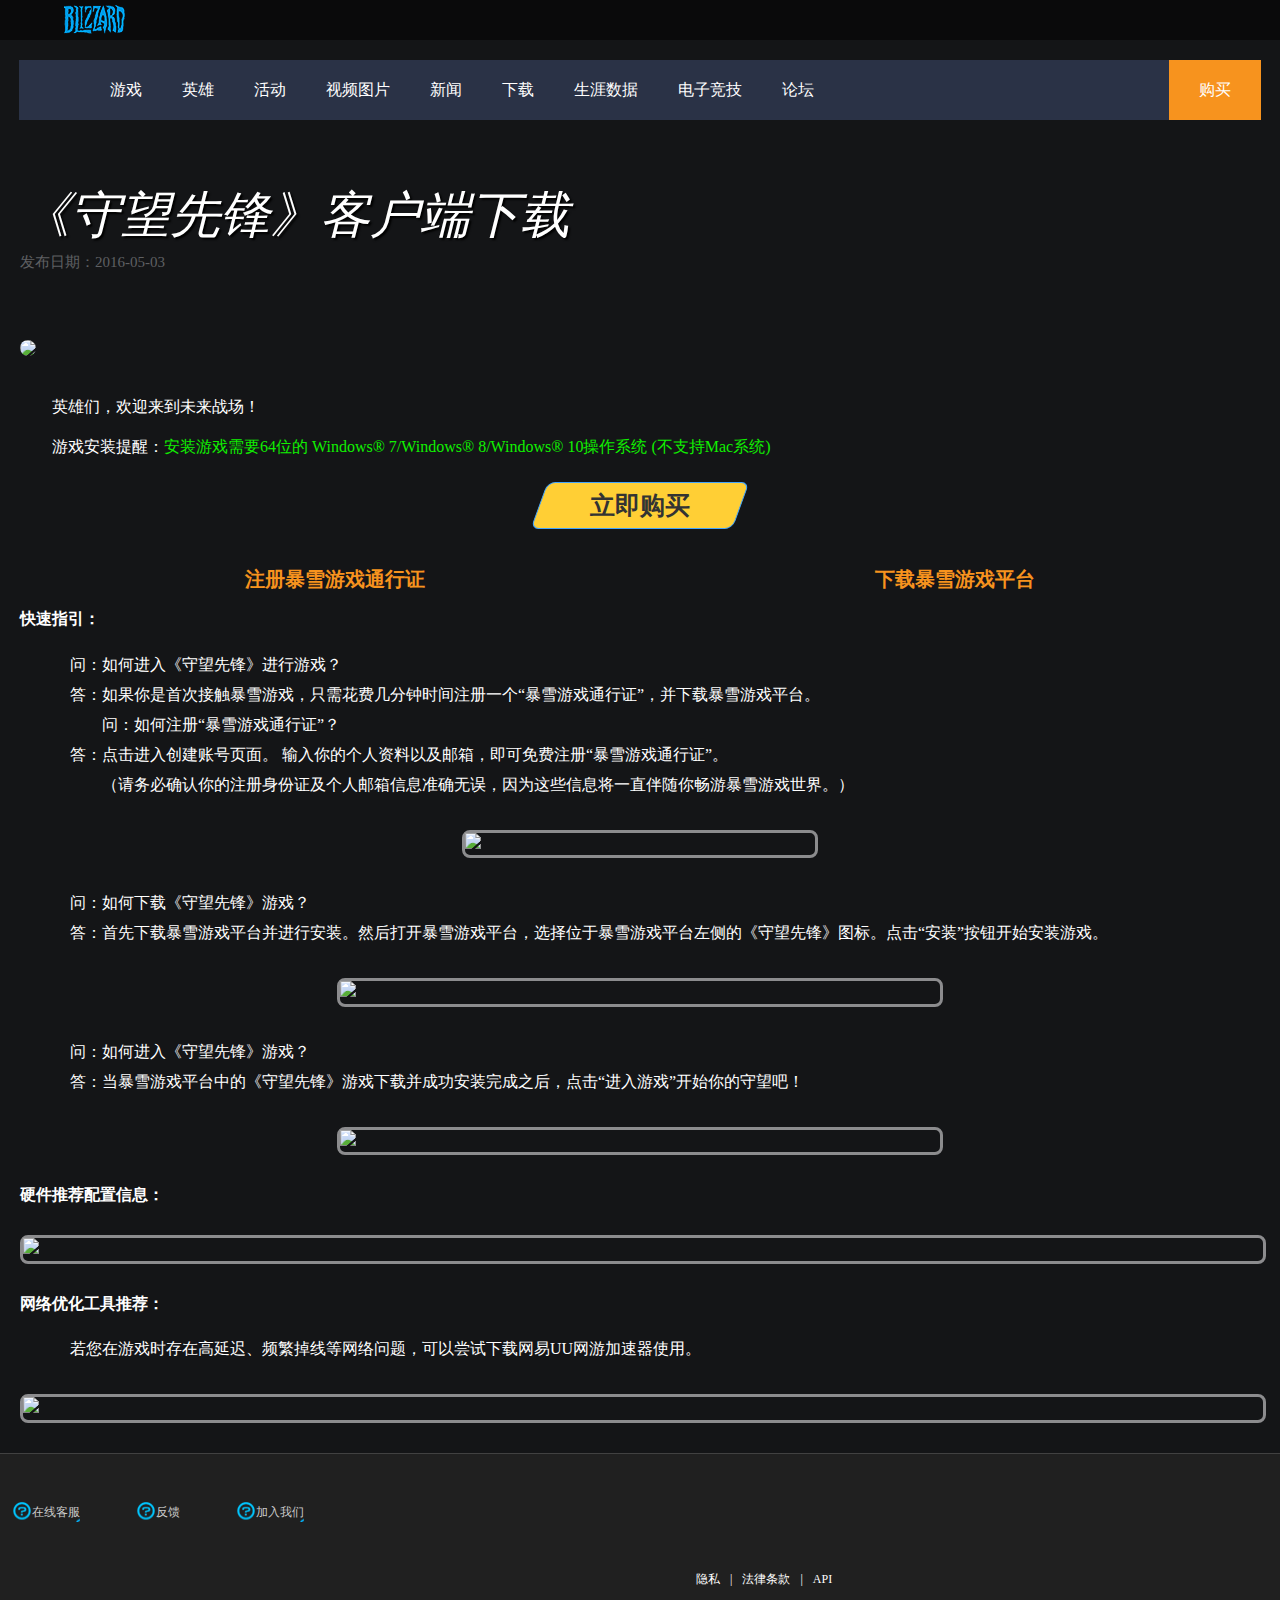
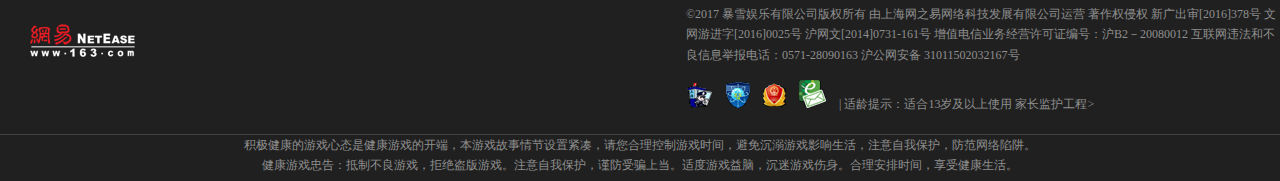
==== download.html @ 8cbaaf4b "first commit" ====
<!DOCTYPE html>
<html lang="en">
<head>
	<meta charset="UTF-8">
	<meta name="viewport" content="width=device-width,initial-scale=1, maximum-scale=1, minimum-scale=1, user-scalable=no">
	<title>Document</title>
	<link rel="stylesheet" type="text/css" href="css/style.css">
	<link rel="stylesheet" type="text/css" href="css/download.css">
	<script src="js/download.js"></script>
	<script src="js/jquery.min.js"></script>
	<script src="js/template.js"></script>
</head>
<body>
<section>
	<header>
		<div id="nav-top">
			<div class="navPc">
				<div class="navCenter">
					<a href="#"><div class="bzLogo"></div></a>
				</div>
			</div>
			<!-- 手机点击菜单的遮罩层 -->
			<div class="maskLayer"></div>
			<div class="navMobile">
				<div class="leftList">
					<!-- 手机端左侧navBar 点击list图标出现 -->
					<div class="Navbar-modleContent">
						<div class="Navbar-siteMenuLogo">
							<a href="#"><img src="images/ow-logo-small.png" alt=""></a>
						</div>
						<div class="Nav">
							<ul class="Nav-list">
								<li class="Nav-item">
									<a href="javascript:void(0);" class="Nav-link m-active">首页</a>
								</li>
								<li class="Nav-item">
									<a href="javascript:void(0);" class="Nav-link">游戏
										<span class="dropdownIcon"></span>
									</a>
									<ul class="Nav-subNav">
										<li class="Nav-item">
											<a href=""  class="Nav-link">概述</a>
										</li>
										<li class="Nav-item">
											<a href=""  class="Nav-link">补丁</a>
										</li>
									</ul>
								</li>
								<li class="Nav-item">
									<a href="" class="Nav-link">英雄</a>
								</li>
								<li class="Nav-item">
									<a href="javascript:void(0);" class="Nav-link">活动
										<span class="dropdownIcon"></span>
									</a>
									<ul class="Nav-subNav">
										<li class="Nav-item">
											<a href=""  class="Nav-link">雪国仙境</a>
										</li>
										<li class="Nav-item">
											<a href=""  class="Nav-link">万圣夜惊魂</a>
										</li>
										<li class="Nav-item">
											<a href=""  class="Nav-link">夏季运动会</a>
										</li>
										<li class="Nav-item">
											<a href=""  class="Nav-link">周年庆典</a>
										</li>
										<li class="Nav-item">
											<a href=""  class="Nav-link">国王行动</a>
										</li>
									</ul>
								</li>
								<li class="Nav-item">
									<a href="" class="Nav-link">视频图片</a>
								</li>
								<li class="Nav-item">
									<a href="" class="Nav-link">新闻</a>
								</li>
								<li class="Nav-item">
									<a href="" class="Nav-link">下载</a>
								</li>
								<li class="Nav-item">
									<a href="" class="Nav-link">生涯数据</a>
								</li>
								<li class="Nav-item">
									<a href="" class="Nav-link">电子竞技
										<span class="u-rotateMinus45">→</span>
									</a>
								</li>
								<li class="Nav-item">
									<a href="" class="Nav-link">论坛</a>
								</li>
							</ul>
						</div>
						<div class="u-textCenters">
							<a href="" class="btn-orange">立即购买</a>
						</div>
						<div class="Navbar-siteMenuLogo">
							<img src="images/1%2Ffsbnet%2Fblizzard.png" alt="">
						</div>
						<div class="Navbar-modalClose">
							<span></span>
						</div>
					</div>
				</div>
				<div class="rightList">
					<div class="Navbar-modalContent">
						<a href="" class="Navbar-mobileModalLogo">
							<span></span>
						</a>
						<div class="Navbar-accountDropdownLoggedOut">
							<div class="Navbar-modalSection">
								<a href="">
									<button class="Navbar-button">登录</button>
								</a>
							</div>
							<a href="" class="Navbar-accountDropdownLink Navbar-accountDropdownSupport">
								<div class="Navbar-icon1 Navbar-accountDropdownLinkIcon"></div>
								<div class="Navbar-accountDropdownLinkLabel">支持</div>
							</a>
							<a href="" class="Navbar-accountDropdownLink Navbar-accountDropdownSupport">
								<div class="Navbar-icon2 Navbar-accountDropdownLinkIcon"></div>
								<div class="Navbar-accountDropdownLinkLabel">账户</div>
							</a>
							<a href="" class="Navbar-accountDropdownLink Navbar-accountDropdownSupport">
								<div class="Navbar-icon3 Navbar-accountDropdownLinkIcon"></div>
								<div class="Navbar-accountDropdownLinkLabel">注册</div>
							</a>
						</div>
						<a href="" class="Navbar-modalLink">
							<div class="Navbar-modalLinkLabel">首页</div>
						</a>
						<div class="Navbar-gamesExpandable">
							<div class="Navbar-expandableToggle">
								<div class="Navbar-expandableLabel">游戏</div>
								<div class="Navbar-expandableIcon"></div>
							</div>
							<div class="Navbar-expandableContainer">
								<div class="Navbar-expandableContent">
									<ul class="Navbar-gameList">
										<a href="" class="Navbar-expandableItem">
											<div class="Navbar-expandableItemImage"></div>
											<div class="Navbar-expandableItemLabel">
												守望先锋<span class="Navbar-registered">®</span>
											</div>
										</a>
										<a href="" class="Navbar-expandableItem">
											<div class="Navbar-expandableItemImage"></div>
											<div class="Navbar-expandableItemLabel">
												魔兽世界<span class="Navbar-registered">®</span>
											</div>
										</a>
										<a href="" class="Navbar-expandableItem">
											<div class="Navbar-expandableItemImage"></div>
											<div class="Navbar-expandableItemLabel">
												炉石传说<span class="Navbar-registered">®</span>
											</div>
										</a>
										<a href="" class="Navbar-expandableItem">
											<div class="Navbar-expandableItemImage"></div>
											<div class="Navbar-expandableItemLabel">
												风暴英雄<span class="Navbar-registered">®</span>
											</div>
										</a>
										<a href="" class="Navbar-expandableItem">
											<div class="Navbar-expandableItemImage"></div>
											<div class="Navbar-expandableItemLabel">
												星际争霸<span class="Navbar-registered">®</span> II
											</div>
										</a>
										<a href="" class="Navbar-expandableItem">
											<div class="Navbar-expandableItemImage"></div>
											<div class="Navbar-expandableItemLabel">
												暗黑破坏神<span class="Navbar-registered">®</span> III
											</div>
										</a>
									</ul>
								</div>
							</div>
						</div>


						<a href="" class="Navbar-modalLink">
							<div class="Navbar-modalLinkLabel">商城</div>
						</a>
						<a href="" class="Navbar-modalLink">
							<div class="Navbar-modalLinkLabel">新闻</div>
						</a>
						<div class="Navbar-esportsExpandable">
							<div class="Navbar-expandableToggle">
								<div class="Navbar-expandableLabel">电子竞技</div>
								<div class="Navbar-expandableIcon"></div>
							</div>
							<div class="Navbar-expandableContainer">
								<div class="Navbar-expandableContent">
									<ul class="Navbar-esportList">
										<a href="" class="Navbar-expandableItem">
											<div class="Navbar-expandableItemLabel">守望先锋电竞官网</div>
										</a>
										<a href="" classs="Navbar-expandableItem">
											<div class="Navbar-expandableItemLabel">- 守望先锋联赛</div>
										</a>
										<a href="" class="Navbar-expandableItem">
											<div class="Navbar-expandableItemLabel">- 守望先锋世界杯</div>
										</a>
										<a href="" class="Navbar-expandableItem">
											<div class="Navbar-expandableItemLabel">- 守望先锋职业系列赛</div>
										</a>
										<a href="" class="Navbar-expandableItem">
											<div class="Navbar-expandableItemLabel">炉石传说黄金系列赛</div>
										</a>
										<a href="" class="Navbar-expandableItem">
											<div class="Navbar-expandableItemLabel">HGC黄金风暴联赛</div>
										</a>
										<a href="" class="Navbar-expandableItem">
											<div class="Navbar-expandableItemLabel">星际争霸II黄金职业联赛</div>
										</a>
										<a href="" class="Navbar-expandableItem">
											<div class="Navbar-expandableItemLabel">魔兽争霸III黄金联赛</div>
										</a>
									</ul>
								</div>
							</div>
						</div>
						<div class="Navbar-modalClose">
							<span></span>
						</div>
					</div>
				</div>
				<a class="centerList">
					<img src="images/1%2Ffsbnet%2Fow-logo-mobile.png" alt="">
				</a>
			</div>

		</div>
		<nav class="mainNav">
			<ul class="navList">
				<li class="navLogo"><a href="index.html"></a></li>
				<li class="nav gameA "><a href="#" class="navWd">游戏</a>
					<ul class="secnav">
						<li class="secsay">
							<a href="#">概述</a>
						</li>
						<li class="secding">
							<a href="#">补丁</a>
						</li>
					</ul>
				</li>
				<li class="nav">
					<a href="hero.html" class="navWd">英雄</a>
				</li>
				<li class="nav gameB ">
					<a href="#" class="navWd">活动</a>
					<ul class="secnav">
						<li>
							<a href="#">夏季运动会</a>
						</li>
						<li>
							<a href="#">周年庆典</a>
						</li>
						<li>
							<a href="#">国王行动</a>
						</li>
					</ul>
				</li>
				<li class="nav">
					<a href="video.html" class="navWd">视频图片</a>
				</li>
				<li class="nav">
					<a href="news.html" class="navWd">新闻</a>
				</li>
				<li class="nav">
					<a href="download.html" class="navWd">下载</a>
				</li>
				<li class="nav">
					<a href="#" class="navWd">生涯数据</a>
				</li>
				<li class="nav">
					<a href="#" class="navWd">电子竞技</a>
				</li>
				<li class="nav">
					<a href="#" class="navWd">论坛</a>
				</li>
				<li class="buyWd">
					<a href="#"  class="navWd">购买</a>
			</li>
			</ul>
		</nav>
	</header>

	<article>
		<div id="center"></div>
	</article>
	
	<footer>
		<div class="center">
			<div class="inline">
				<ul><a href="#">在线客服</a></ul>
				<ul><a href="#">反馈</a></ul>
				<ul><a href="#">加入我们</a></ul>
			</div>
			<div class="con">
				<ul class="footBzLogo">
					<li class="BzH"></li>
					<li><a href="#"> <img src="images/1%2Fimages%2Flayout%2Fblizzard.png" alt=""></a></li></ul>
				<ul class="footWyLogo">
					<li class="WyH"></li>
					<li><a href="#"> <img src="images/k6LwtZg9qTLV+L1H8dcCDABpa1LfmJxl3wAAAABJRU5ErkJggg==.png" alt=""></a></li></ul>
				<ul class="police">
					<li class="privacy">
						<a href="#">隐私</a><span>|</span><a href="#">法律条款</a><span>|</span><a href="#">API</a>
					</li>
					<li class="myself">©2017 暴雪娱乐有限公司版权所有 由上海网之易网络科技发展有限公司运营 著作权侵权 新广出审[2016]378号
										文网游进字[2016]0025号 沪网文[2014]0731-161号 增值电信业务经营许可证编号：沪B2－20080012
										互联网违法和不良信息举报电话：0571-28090163 沪公网安备 31011502032167号
					</li>
					<li class="police_hint">
						<a href="#"><img src="images/police.png" alt=""></a>
						<a href="#"><img src="images/sAAAAASUVORK5CYII=.png" alt=""></a>
						<a href="#"><img src="images/sgs-icon.png" alt=""></a>
						<a href="#"><img src="images/icon20120516.png" alt=""></a>
						| 适龄提示：适合13岁及以上使用   家长监护工程>
					</li>
				</ul>
			</div>
			<div class="hint">
				积极健康的游戏心态是健康游戏的开端，本游戏故事情节设置紧凑，请您合理控制游戏时间，避免沉溺游戏影响生活，注意自我保护，防范网络陷阱。 <br/>
				健康游戏忠告：抵制不良游戏，拒绝盗版游戏。注意自我保护，谨防受骗上当。适度游戏益脑，沉迷游戏伤身。合理安排时间，享受健康生活。
			</div>
		</div>
	</footer>
</section>
<script>
	
</script>
</body>
</html>
---- css/style.css ----
@charset "utf-8";

/* CSS Document */

body,header,ul,ol,li,p,dl,dt,dd,input,form,h1,h2,h3,h4,h5,h6,video,i {margin: 0; padding: 0;}
img {border: none;}
ul {list-style: none;}
li {list-style: none;}
body {font-size: 12px;line-height: 1.7em;}
a {text-decoration: none; color: #000;}
input:focus {outline: none}
.fl { float: left}
.fr {float: right}
.abs {position: absolute}
.rel {position: relative}
.clear {clear: both;height: 0;overflow: hidden;}
/* section begin */

/* header begin */
header{height:784px;width:100%;position:relative;}

header .covervid-wrapper { 
position: absolute; 
top: -70px; 
left: 0;
width: 100%;
z-index: -999;
margin:0 auto;} 
header #nav-top{width: 100%;height:35px;background:rgba(0,0,0,.5);padding-top:5px;}
header #nav-top .navCenter{width: 90%;margin:0 auto;}
header #nav-top .navCenter .bzLogo{float:left;width: 63px;height: 30px;background:url(../images/jveAJdl8KpNHUTXAAAAAElFTkSuQmCC.png) no-repeat -18px -81px;}
header #nav-top .navCenter .bzLogo:hover{background:url(../images/jveAJdl8KpNHUTXAAAAAElFTkSuQmCC.png) no-repeat -18px -125px;}
header nav{position:relative;width: 96%;margin:0 auto;height:60px;background:rgba(48,58,82,0.8);margin-top: 20px;line-height:60px;padding:0 0 0 1%;z-index:9;}
header nav ul.navList li{float:left;}
header nav ul.navList li.navLogo{width:245px;height:60px;}
header nav ul.navList li.navLogo>a{display:block;width:100%;height:100%;background:url(../images/ow-logo-mobile.png) no-repeat center;}
header nav ul.navList li.nav{font-size:16px;padding:0 20px;}
header nav ul.navList li.nav:hover{background:#505866;cursor:pointer;}
header nav ul.navList li.gameA{background:url(../images/1%2Fassets%2Fimg%2Ficons%2Fmenus%2Fcaret-gray.png) no-repeat right center;}
header nav ul.navList li.gameA:hover .secnav{display:block;}
header nav ul.navList li.gameA .secnav{display:none;width: 85%;padding-left:15%;position:absolute;left:0;top:60px;background:rgba(48,58,82,0.9);}
header nav ul.navList li.gameA .secnav li{font-size:12px;}
header nav ul.navList li.gameA .secnav li a{margin:0 20px;padding-left:10px;}
header nav ul.navList li.gameA .secnav li a:hover{border-left:1px solid #66D9EF;}
header nav ul.navList li.gameB{background:url(../images/1%2Fassets%2Fimg%2Ficons%2Fmenus%2Fcaret-gray.png) no-repeat right center;}
header nav ul.navList li.gameB:hover .secnav{display:block;}
header nav ul.navList li.gameB .secnav{display:none;width:77%;padding-left:23%;position:absolute;left:0;top:60px;background:rgba(48,58,82,0.9);}
header nav ul.navList li.gameB .secnav li{font-size:12px;}
header nav ul.navList li.gameB .secnav li a{margin:0 20px;padding-left:10px;}
header nav ul.navList li.gameB .secnav li a:hover{border-left:1px solid #66D9EF;}
header nav ul.navList li.buyWd{float:right;background:#F7931E;padding:0 30px;font-size:16px;}
header nav ul.navList li.buyWd:hover{background:#FFB033;cursor:pointer;}
header nav ul.navList a.navWd{color:#fff;}
header .logo{background:url(../images/esports-ow.png) no-repeat;width: 200px;height: 360px;margin:0 auto;margin-top:50px;}

header .buy{width: 198px;height: 54px;line-height:54px;background:#FF9C00;margin:0 auto;font-size:32px;text-align:center;font-weight:800;border-radius: 3px; cursor: pointer;}
header .buy:hover{background:#FFB033;cursor:pointer;}
header .buy a{color:#fff;}
header .introduce{width: 192px;font-size:16px;font-weight:800;height: 32px;line-height:32px;border:3px solid #fff;text-align:center;margin:0 auto;margin-top:18px;}
header .introduce a{color:#fff;}
header .introduce:hover{background:#fff;cursor:pointer;}
header .introduce:hover .introWd{color:#000;}
/*手机端遮罩层*/
.maskLayer{display:none;position:fixed;top:0;left:0;height:100vh;width:100vh;background:rgba(0,0,0,.5);z-index:1;overflow:hidden;}

/*手机端左侧navBar 点击list图标出现*/
.Navbar-modleContent{width:320px;height:736px;z-index:30;background:#2a3751;position:fixed;z-index:99999999;top:0;left:-320px;bottom:0;overflow-x:hidden;overflow-y:auto;}
.Navbar-siteMenuLogo{width:160.2px;position:relative;margin:20px auto;text-align:center;}
.Nav{box-sizing:border-box;}
.Nav-list{}
.Nav-item{font-size: inherit;}
.Nav-link{color: rgba(255,255,255,.85);border-top: 1px solid #313d56;position: relative;display: block;letter-spacing: .05em;padding: 15px 25px;text-align: left;border-left: 4px solid transparent;}
/*电子竞技的箭头*/
.u-rotateMinus45{display:inline-block;transform:rotate(-45deg);color: rgba(255,255,255,.85);}
.Nav-subNav{display:none;list-style:none;margin:0;padding:0;}
/*二级菜单的箭头*/
.dropdownIcon{display:inline-block;width:16px;height:16px;margin-left:5px;vertical-align:middle;background:url(../images/jveAJdl8KpNHUTXAAAAAElFTkSuQmCC.png) no-repeat -145px -128px;}

/*点击关闭*/
.Navbar-modalClose{position:absolute;z-index:31;top:0;left:0;height:48px;width:48px;color:#00aeff;transition:color 200ms,background-color 200ms;cursor:pointer;}
.Navbar-modalClose span{position:absolute;top:12px;bottom:12px;left:12px;right:12px;width:24px;height:24px;background:url(../images/jveAJdl8KpNHUTXAAAAAElFTkSuQmCC.png) no-repeat -96px -125px;color:#00aeff;}
/*购买*/
.u-textCenters{box-sizing:border-box;}
.btn-orange{box-sizing:border-box;display:block;width:100%;text-align:center;padding:15px 25px;border-left:4px solid transparent;background:#f7931e;line-height:1;font-size:1.3rem;color:rgba(255,255,255,.85);border-top:1px solid #313d56;letter-spacing:.05em;}


/*手机端右侧navBar 点击list头像图标出现*/
.Navbar-modalContent{width:320px;height:736px;z-index:30;background:#151A23;position:fixed;top:0;right:-320px;bottom:0;overflow-x:hidden;overflow-y:auto;font-size:16px;color:#B9BABD;}
.Navbar-modalContent>a{display:block;box-sizing:border-box;color:#B9BABD;}
.Navbar-mobileModalLogo{height:80px;color:#00aeff;position:relative;box-sizing:border-box;}
.Navbar-mobileModalLogo span{position:absolute;top:50%;left:50%;width:89px;height:40px;background:url(../images/jveAJdl8KpNHUTXAAAAAElFTkSuQmCC.png) no-repeat -18px -17px;transform: translate(-50%,-50%);}
.Navbar-accountDropdownLoggedOut{box-sizing:border-box;border-top: solid 1px rgba(255,255,255,.08);}
.Navbar-modalSection{padding:20px;}

/*登录按钮*/
.Navbar-modalSection:first-child{border-top: none;}
.Navbar-button{width:100%;display:inline-block;background:#0e86ca;border:1px solid #00aeff;padding:8px 50px;text-align:center;cursor:pointer;color:#fff;border-radius:3px;font-size:16px;font-family:"Source Sans Pro",Helvetica,Arial,sans-serif;}

.Navbar-accountDropdownLink{display:flex;flex-direction:row;align-items:center;border-top:1px solid rgba(255,255,255,.08);padding:0 20px;height:44px;line-height:44px;font-size:16px;}
.Navbar-accountDropdownLinkIcon{display:inline-block;width:1.5em;height:1.5em;margin-right:5px;background:url(../images/jveAJdl8KpNHUTXAAAAAElFTkSuQmCC.png) no-repeat;}
.Navbar-icon1{background-position:-141px -72px;}
.Navbar-icon2{background-position:-141px -14px;}
.Navbar-icon3{background-position: -198px -16px;}
.Navbar-accountDropdownLinkLabel{display:inline-block;color:#B9BABD;}
.Navbar-modalContent .Navbar-modalLink{display:flex;flex-direction:row;align-items:center;border-top:1px solid rgba(255,255,255,.08);padding:0 20px;height:44px;}

/*游戏*/
.Navbar-modalLinkLabel{display:inline-block;line-height:1.4;box-sizing:border-box;}
.Navbar-gamesExpandable,.Navbar-expandableToggle{position:relative;box-sizing:border-box;}
.Navbar-expandableToggle{display:flex;flex-direction:row;align-items:center;border-top:1px solid rgba(255,255,255,.07);cursor:pointer;height:44px;line-height:44px;padding:0 20px;}
.Navbar-expandableLabel{display:inline-block;}
.Navbar-expandableIcon{width:16px;height:16px;margin-left:5px;background:url(../images/jveAJdl8KpNHUTXAAAAAElFTkSuQmCC.png) no-repeat -145px -126px;}

/*游戏列表*/
.Navbar-expandableContainer{position:relative;border-top:1px solid rgba(255,255,255,.08);display:none;}
.Navbar-expandableContent{position:absolute;bottom:0;left:0;right:0;}
.Navbar-expandableItemImage{background:url(../images/1%2Ffsbnet%2Flogo-mobile-ow.png) no-repeat;margin-right:5px;width:1.5em;height:1.5em;display:inline-block;background-size:cover;}
.Navbar-expandableItem{display:flex;flex-direction:row;align-items:center;border-top:1px solid rgba(255,255,255,.07);cursor:pointer;height:44px;line-height:44px;padding:0 20px;color: #00aeff;} 
.Navbar-esportsExpandable{position:relative;}
.navMobile{display:none;}
/* header end */

/* footer begin */
section footer{height:327px;border-top:1px solid #414141; background:#202020;}
section footer .center{width: 1000px;margin:0 auto;}
section footer .center .inline{height:67px;padding-top:48px;}
section footer .center .inline ul{float:left;padding-left:22px;margin-left:10px;margin-right:44px;background:url(../images/jveAJdl8KpNHUTXAAAAAElFTkSuQmCC.png) no-repeat -140px -100px;}
section footer .center .inline ul a{color:#ccc;}
section footer .center .inline ul a:hover{color:#fff;}
section footer .center .con{height: 165px;}
section footer .center .con ul{float:left;}
section footer .center .con ul.footBzLogo li.BzH{height:15px;}
section footer .center .con ul.footWyLogo{margin-left:30px;}
section footer .center .con ul.footWyLogo li.WyH{height:55px;}
section footer .center .con ul.police{float:right;width: 594px;}
section footer .center .con ul.police li.privacy{color:#fff;}
section footer .center .con ul.police li.privacy a{color:#FFF;margin:0 10px;}
section footer .center .con ul.police li.myself{margin-top:15px;color:#8F8F8F;}
section footer .center .con ul.police li.police_hint{height:36px; line-height:36px;margin-top:15px;color:#8F8F8F;line-height:36px;clear:both;}
section footer .center .con ul.police li.police_hint a{margin-right:10px;}
section footer .center .hint{height:45px;border-top:1px solid #414141;text-align:center;color:#8F8F8F;line-height:20px;}
/* footer end */

/* section end */


/*1300px兼容*/
@media screen and (max-width:1300px) {
    /*logo*/
    header nav ul.navList li.navLogo{width:58px;height:58px;}
    header nav ul.navList li.navLogo>a{display:block;width:100%;height:100%;background:url(../images/1%2Fassets%2Fimg%2Fnav-logo-condensed.png) no-repeat center;}
    header .logo{width:100%;height:149px;margin:0;background:url(../images/1%2Fassets%2Fimg%2Fpages%2Fhome%2Fanniversary%2Flogo-dark-overwatch-text.png) no-repeat center;}
    header .buy{width:162px;height:36px;font-size:1.6rem;margin-top:12rem;}
    header .buy>a{font-size:1rem;line-height:2rem;display:block;}
    header .introduce{width:162px;border:1px solid #fff;}
    section footer .center{width:100%;}
}
@media screen and (max-width:768px) {
    /*logo*/
    header nav ul.navList li.navLogo{width:58px;height:58px;}
    header nav ul.navList li.navLogo>a{display:block;width:100%;height:100%;background:url(../images/1%2Fassets%2Fimg%2Fnav-logo-condensed.png) no-repeat center;}
    header .logo{width:100%;height:106px;margin:0;background:url(../images/1%2Fassets%2Fimg%2Fpages%2Fhome%2Fanniversary%2Flogo-dark-overwatch-text.png) no-repeat center;}
    header nav ul.navList li.nav{font-size:0.8rem;padding:0 16px;}
    header nav ul.navList li.buyWd{float:right;background:#F7931E;padding:0 12px;font-size:0.8rem;}
    header .buy{width:180px;height:36px;font-size:1.6rem;margin-top:9rem;}
    header .buy>a{font-size:1rem;height:2rem;line-height:2rem;display:block;color:#000;}
    header .introduce{width:180px;border:1px solid #fff;font-size:0.9rem;}
    footer .inline,footer .footBzLogo,footer .footWyLogo,footer .hint{display:none;}
    section footer .center{width:768px;}
    section footer{height:358px;width:100%;}
    section footer .center .con{width:100%;height:125px;padding:50px 0;margin:0;}
    section footer .center .con .police{padding:0 38px 30px;border-bottom:1px solid #383838;}
    section footer .center .con ul.police{float:left;width: 594px;}
}
@media screen and (max-width:414px) {
    header nav,header #nav-top .navPc{display:none;}
    header #nav-top{height:48px;padding:0;}
    .navMobile{display:block;}
    header #nav-top .navMobile{height:48px;}
    header #nav-top .navMobile .leftList{height:48px;width:48px;float:left;background:url(../images/jveAJdl8KpNHUTXAAAAAElFTkSuQmCC.png) no-repeat -188px -67px;}
    header #nav-top .navMobile .rightList{height:48px;width:48px;float:right;background:url(../images/jveAJdl8KpNHUTXAAAAAElFTkSuQmCC.png) no-repeat -188px -100px;}
    header #nav-top .navMobile .centerList{display:block;width:126px;margin:0 auto;}
    header #nav-top .navMobile .centerList img{height:48px;}
    /*logo*/
    header .logo{width:80vw;margin:0 auto;background-size:cover;height:65px;}
    header .buy{margin-top:200px;}
   .newsBest{padding:0 24px 18px 24px;display:flex;flex-direction:column-reverse;justify-content: space-between;align-items:center;}
   .goty{width:18vmin;max-width:296px;min-width:140px;padding-top:3.8vw;height:auto;border:none;}   
   section footer .center .con ul.police{margin-top:50px;}
   section footer .center{width:100%;}
   section footer .center .con{width:100%;margin:0;padding:0;box-sizing:border-box;}
   section footer .center .con ul.police{width:100%;box-sizing:border-box;}
}
---- css/download.css ----
@charset "utf-8";

/* CSS Document */

/* section begin */
section{background:url(../images/1%2Fassets%2Fimg%2Flayout%2Fblog%2Fbg-news.jpg) no-repeat #141517;background-size:100%;}

section header{height:180px;}
/* article begin */

#center{width: 1270px;margin:0 auto;overflow:hidden;}
#center #con{float:left;width:70%;padding:0 20px;box-sizing:border-box;}
#title{overflow:hidden;line-height:70px;font-size:50px;font-style:italic;text-shadow: 2px 2px 2px #000;color:#fff;}
#time{height:25px;line-height:25px;font-size:15px;color:#5F6063;}
#welcome{width: 100%;margin-top:65px;}
#welcomePic{width: 100%;border-radius:15px;}
#welcomewd{color:#fff;font-size:16px;margin-top:30px;overflow:hidden;line-height:30px;text-indent: 2em;}
#welcomewd2{color:#fff;font-size:16px;margin-top:10px;overflow:hidden;line-height:30px;cursor:pointer;text-indent: 2em; }
#welcomewd2 .enter{color:#10F000;}
#buy{cursor:pointer;width:200px;height:45px;text-align:center;font-size:25px;line-height:45px;font-weight:800;background:#FFCF35;margin:20px auto;border-radius:8px; 

  border: 1px solid #44a5fc;
  color: #333;
  transform: skew(-20deg);}

#buy2{transform: skew(20deg);}
#shang{display:flex;overflow:hidden;line-height:20px;padding-top:20px;justify-content:space-around;}
#shang1{font-size:20px;color:#F7931E;transition:0.6s;font-weight:800;}
#shang1 .img{width:100%;height:auto;}
#shang1:hover{color:#fff;transition:0.6s;cursor:pointer;}
#shang2{font-size:20px;color:#F7931E;transition:0.6s;font-weight:800;}
#shang2:hover{color:#fff;transition:0.6s;cursor:pointer;}

#titlewd{font-size:16px;color:#fff;font-weight:800;margin-top:20px;margin-bottom:20px;}
#conwd{padding-left:50px;font-size:16px;color:#fff;line-height:30px;}

#chuang{width:350px;border:3px solid #8C8C8E;border-radius:8px;margin:0 auto;margin-top:30px;margin-bottom:30px;}
#chuang:hover{border:3px solid #fff;cursor:pointer;}
#pic1{width:100%;}
#chuang1{width:100%;max-width:600px;border:3px solid #8C8C8E;border-radius:8px;margin:0 auto;margin-top:30px;margin-bottom:30px;}
#chuang1:hover{border:3px solid #fff;cursor:pointer;}
#pic2{width:100%;}
#chuang2{width:100%;max-width:600px;border:3px solid #8C8C8E;border-radius:8px;margin:0 auto;margin-top:30px;margin-bottom:30px;}
#chuang2:hover{border:3px solid #fff;cursor:pointer;}
#pic3{width:100%;}
#chuang3{width: 100%;border:3px solid #8C8C8E;border-radius:8px;margin:0 auto;margin-top:30px;margin-bottom:30px;}
#chuang3:hover{border:3px solid #fff;cursor:pointer;}
#pic4{width:100%;}


article #center #sitebar{width:30%;max-width:400px;float:right;overflow:hidden;background:rgba(50,50,50,.2);box-sizing:border-box;padding:20px 25px;}
.bcon{width:100%;height:70px;padding-top:15px;clear:both;border-bottom:1px solid #2D2B2C;clear: both;}
.bconDt{float:left;}
.bcon:hover{background:rgba(0,0,0,.2);}
.img{width: 90px;height: 50px;border:3px solid #585152;border-radius:6px;}
.img:hover{border:3px solid #fff;cursor:pointer;}
.bconDd1{float:right;color:#fff;}
.bconDd2{color:#fff;float:right;}
#news{font-size:22px;color:#fff;font-style:italic;font-weight:800;height:40px ;line-height:40px;border-bottom:1px solid #fff;}

/* 宽度为1300px的响应式*/
@media screen and (max-width:1300px){
	article #center{width:100%;}
	article #center #con{width:100%;box-sizing:border-box;padding:0 20px;}
	article #center #sitebar{display:none;}
	}
/* 宽度为980px的响应式 */
@media screen and (max-width:980px){
	#sitebar{display:none;}
	article #center #con{width:100%;}
	} 

/*宽度为414px的响应式*/
@media screen and (max-width:414px){
	section header{height:60px;}
}
/* article end */

/*section end*/
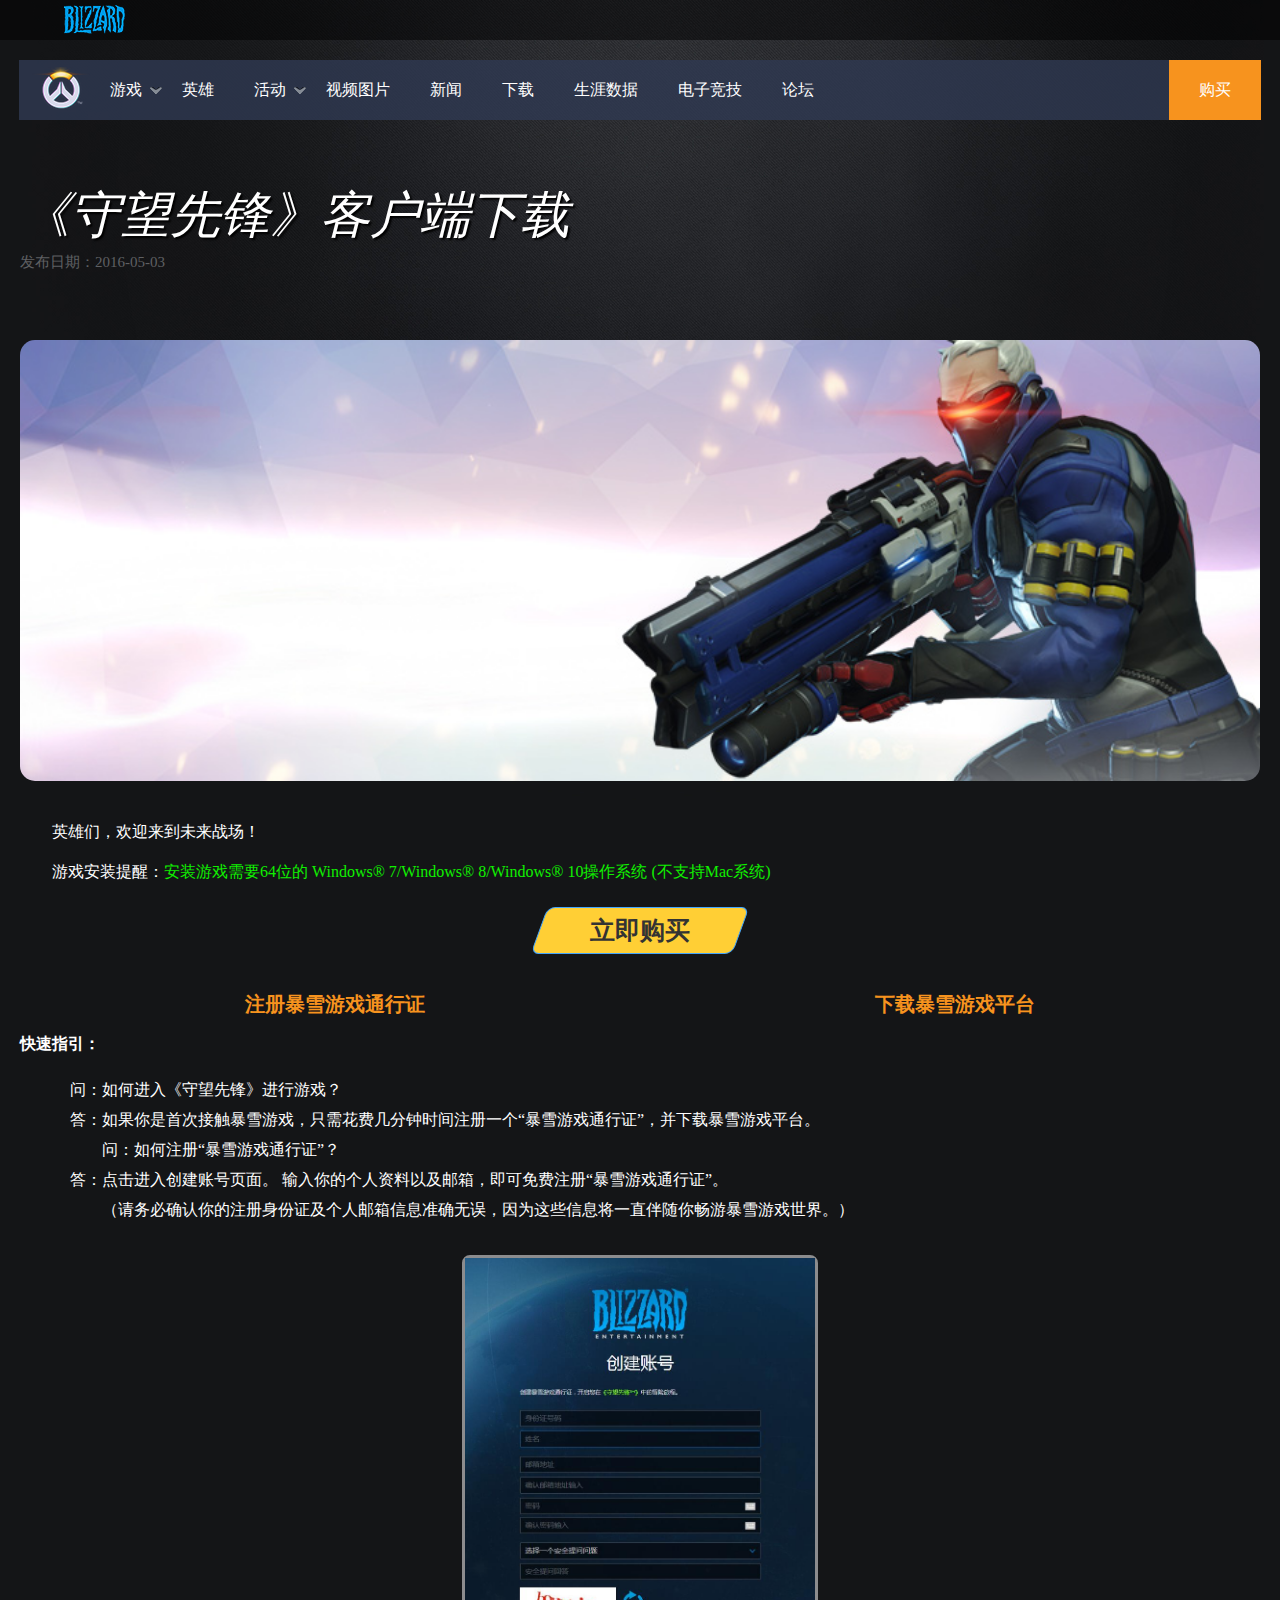
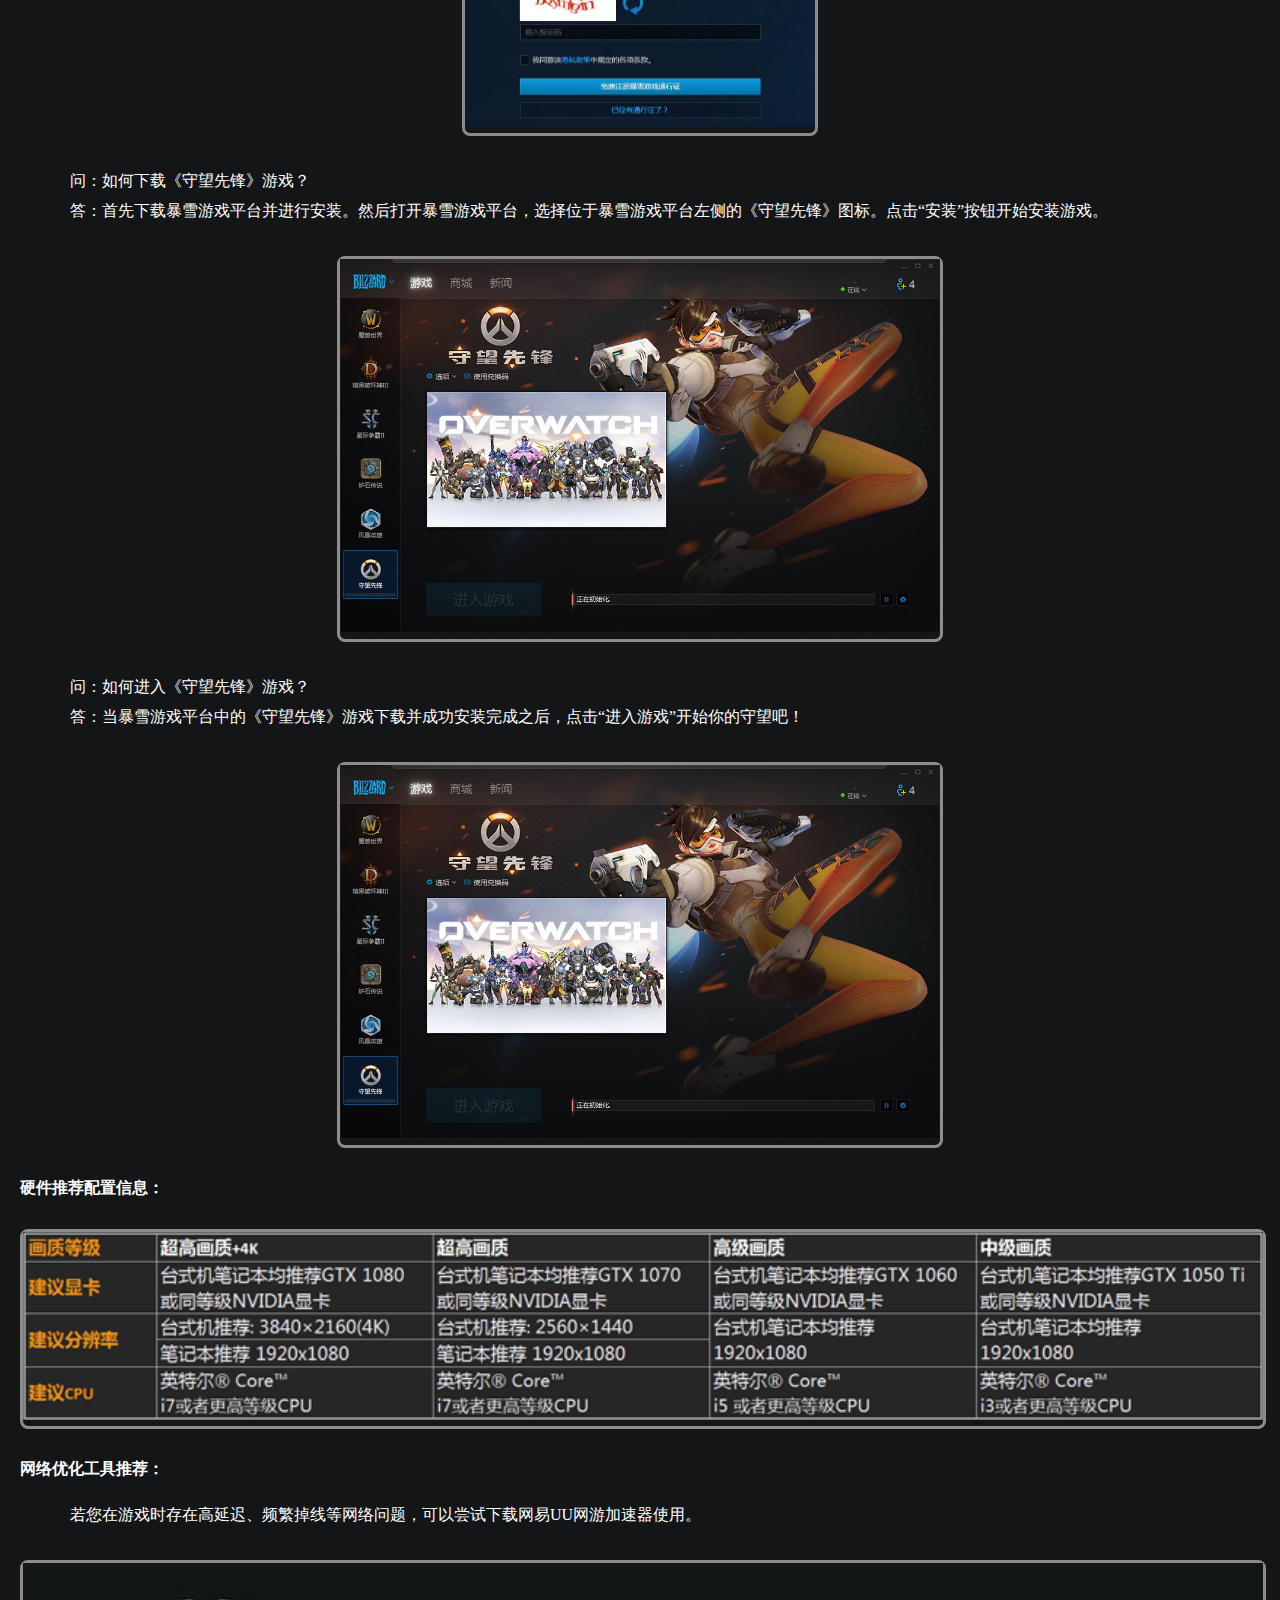
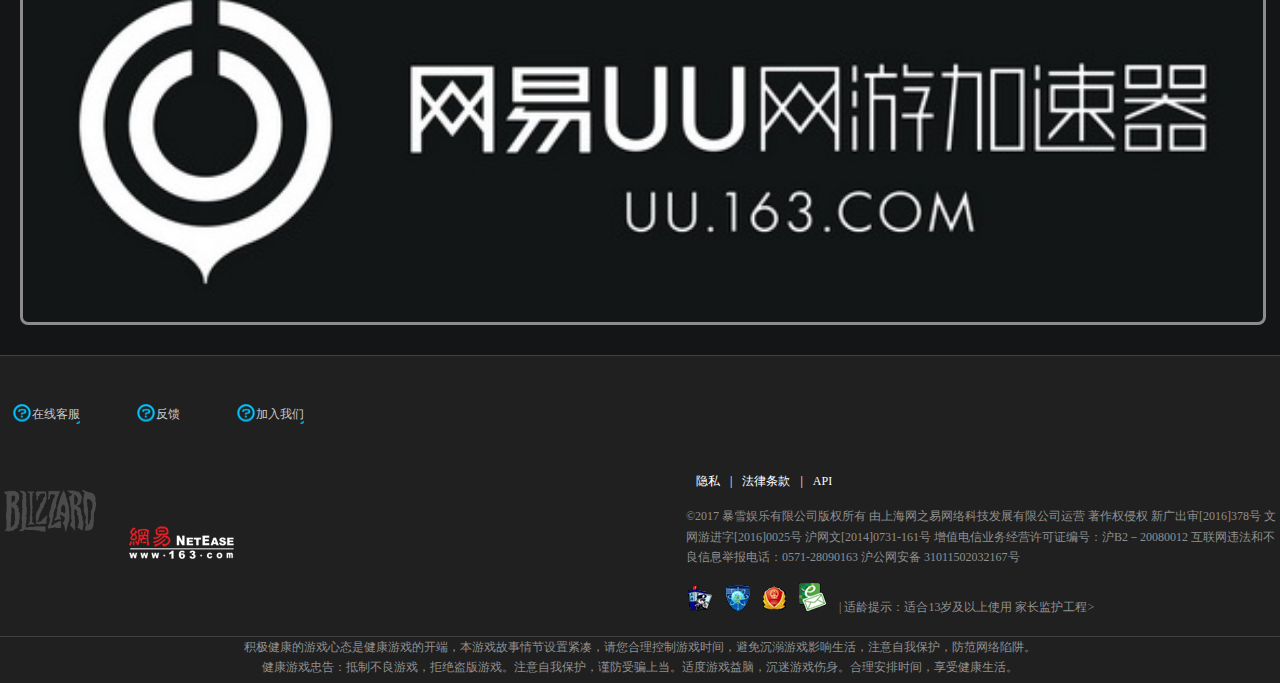
==== commit 5e478b4b: "first commit" ====
--- a/download.html
+++ b/download.html
@@ -97,7 +97,7 @@
 							<a href="" class="btn-orange">立即购买</a>
 						</div>
 						<div class="Navbar-siteMenuLogo">
-							<img src="images/1%2Ffsbnet%2Fblizzard.png" alt="">
+							<img src="images/2Fblizzard.png" alt="">
 						</div>
 						<div class="Navbar-modalClose">
 							<span></span>
@@ -229,7 +229,7 @@
 					</div>
 				</div>
 				<a class="centerList">
-					<img src="images/1%2Ffsbnet%2Fow-logo-mobile.png" alt="">
+					<img src="images/2Fow-logo-mobile.png" alt="">
 				</a>
 			</div>
 
@@ -303,7 +303,7 @@
 			<div class="con">
 				<ul class="footBzLogo">
 					<li class="BzH"></li>
-					<li><a href="#"> <img src="images/1%2Fimages%2Flayout%2Fblizzard.png" alt=""></a></li></ul>
+					<li><a href="#"> <img src="images/2Fblizzard.png" alt=""></a></li></ul>
 				<ul class="footWyLogo">
 					<li class="WyH"></li>
 					<li><a href="#"> <img src="images/k6LwtZg9qTLV+L1H8dcCDABpa1LfmJxl3wAAAABJRU5ErkJggg==.png" alt=""></a></li></ul>
@@ -331,8 +331,5 @@
 		</div>
 	</footer>
 </section>
-<script>
-	
-</script>
 </body>
 </html>--- a/css/style.css
+++ b/css/style.css
@@ -36,13 +36,13 @@
 header nav ul.navList li.navLogo>a{display:block;width:100%;height:100%;background:url(../images/ow-logo-mobile.png) no-repeat center;}
 header nav ul.navList li.nav{font-size:16px;padding:0 20px;}
 header nav ul.navList li.nav:hover{background:#505866;cursor:pointer;}
-header nav ul.navList li.gameA{background:url(../images/1%2Fassets%2Fimg%2Ficons%2Fmenus%2Fcaret-gray.png) no-repeat right center;}
+header nav ul.navList li.gameA{background:url(../images/2Fcaret-gray.png) no-repeat right center;}
 header nav ul.navList li.gameA:hover .secnav{display:block;}
 header nav ul.navList li.gameA .secnav{display:none;width: 85%;padding-left:15%;position:absolute;left:0;top:60px;background:rgba(48,58,82,0.9);}
 header nav ul.navList li.gameA .secnav li{font-size:12px;}
 header nav ul.navList li.gameA .secnav li a{margin:0 20px;padding-left:10px;}
 header nav ul.navList li.gameA .secnav li a:hover{border-left:1px solid #66D9EF;}
-header nav ul.navList li.gameB{background:url(../images/1%2Fassets%2Fimg%2Ficons%2Fmenus%2Fcaret-gray.png) no-repeat right center;}
+header nav ul.navList li.gameB{background:url(../images/2Fcaret-gray.png) no-repeat right center;}
 header nav ul.navList li.gameB:hover .secnav{display:block;}
 header nav ul.navList li.gameB .secnav{display:none;width:77%;padding-left:23%;position:absolute;left:0;top:60px;background:rgba(48,58,82,0.9);}
 header nav ul.navList li.gameB .secnav li{font-size:12px;}
@@ -114,7 +114,7 @@
 /*游戏列表*/
 .Navbar-expandableContainer{position:relative;border-top:1px solid rgba(255,255,255,.08);display:none;}
 .Navbar-expandableContent{position:absolute;bottom:0;left:0;right:0;}
-.Navbar-expandableItemImage{background:url(../images/1%2Ffsbnet%2Flogo-mobile-ow.png) no-repeat;margin-right:5px;width:1.5em;height:1.5em;display:inline-block;background-size:cover;}
+.Navbar-expandableItemImage{background:url(../images/2Flogo-mobile-ow.png) no-repeat;margin-right:5px;width:1.5em;height:1.5em;display:inline-block;background-size:cover;}
 .Navbar-expandableItem{display:flex;flex-direction:row;align-items:center;border-top:1px solid rgba(255,255,255,.07);cursor:pointer;height:44px;line-height:44px;padding:0 20px;color: #00aeff;} 
 .Navbar-esportsExpandable{position:relative;}
 .navMobile{display:none;}
@@ -148,8 +148,8 @@
 @media screen and (max-width:1300px) {
     /*logo*/
     header nav ul.navList li.navLogo{width:58px;height:58px;}
-    header nav ul.navList li.navLogo>a{display:block;width:100%;height:100%;background:url(../images/1%2Fassets%2Fimg%2Fnav-logo-condensed.png) no-repeat center;}
-    header .logo{width:100%;height:149px;margin:0;background:url(../images/1%2Fassets%2Fimg%2Fpages%2Fhome%2Fanniversary%2Flogo-dark-overwatch-text.png) no-repeat center;}
+    header nav ul.navList li.navLogo>a{display:block;width:100%;height:100%;background:url(../images/2Fnav-logo-condensed.png) no-repeat center;}
+    header .logo{width:100%;height:149px;margin:0;background:url(../images/2Flogo-dark-overwatch-text.png) no-repeat center;}
     header .buy{width:162px;height:36px;font-size:1.6rem;margin-top:12rem;}
     header .buy>a{font-size:1rem;line-height:2rem;display:block;}
     header .introduce{width:162px;border:1px solid #fff;}
@@ -158,8 +158,8 @@
 @media screen and (max-width:768px) {
     /*logo*/
     header nav ul.navList li.navLogo{width:58px;height:58px;}
-    header nav ul.navList li.navLogo>a{display:block;width:100%;height:100%;background:url(../images/1%2Fassets%2Fimg%2Fnav-logo-condensed.png) no-repeat center;}
-    header .logo{width:100%;height:106px;margin:0;background:url(../images/1%2Fassets%2Fimg%2Fpages%2Fhome%2Fanniversary%2Flogo-dark-overwatch-text.png) no-repeat center;}
+    header nav ul.navList li.navLogo>a{display:block;width:100%;height:100%;background:url(../images/2Fnav-logo-condensed.png) no-repeat center;}
+    header .logo{width:100%;height:106px;margin:0;background:url(../images/2Flogo-dark-overwatch-text.png) no-repeat center;}
     header nav ul.navList li.nav{font-size:0.8rem;padding:0 16px;}
     header nav ul.navList li.buyWd{float:right;background:#F7931E;padding:0 12px;font-size:0.8rem;}
     header .buy{width:180px;height:36px;font-size:1.6rem;margin-top:9rem;}
--- a/css/download.css
+++ b/css/download.css
@@ -3,7 +3,7 @@
 /* CSS Document */
 
 /* section begin */
-section{background:url(../images/1%2Fassets%2Fimg%2Flayout%2Fblog%2Fbg-news.jpg) no-repeat #141517;background-size:100%;}
+section{background:url(../images/2Fbg-news.jpg) no-repeat #141517;background-size:100%;}
 
 section header{height:180px;}
 /* article begin */
